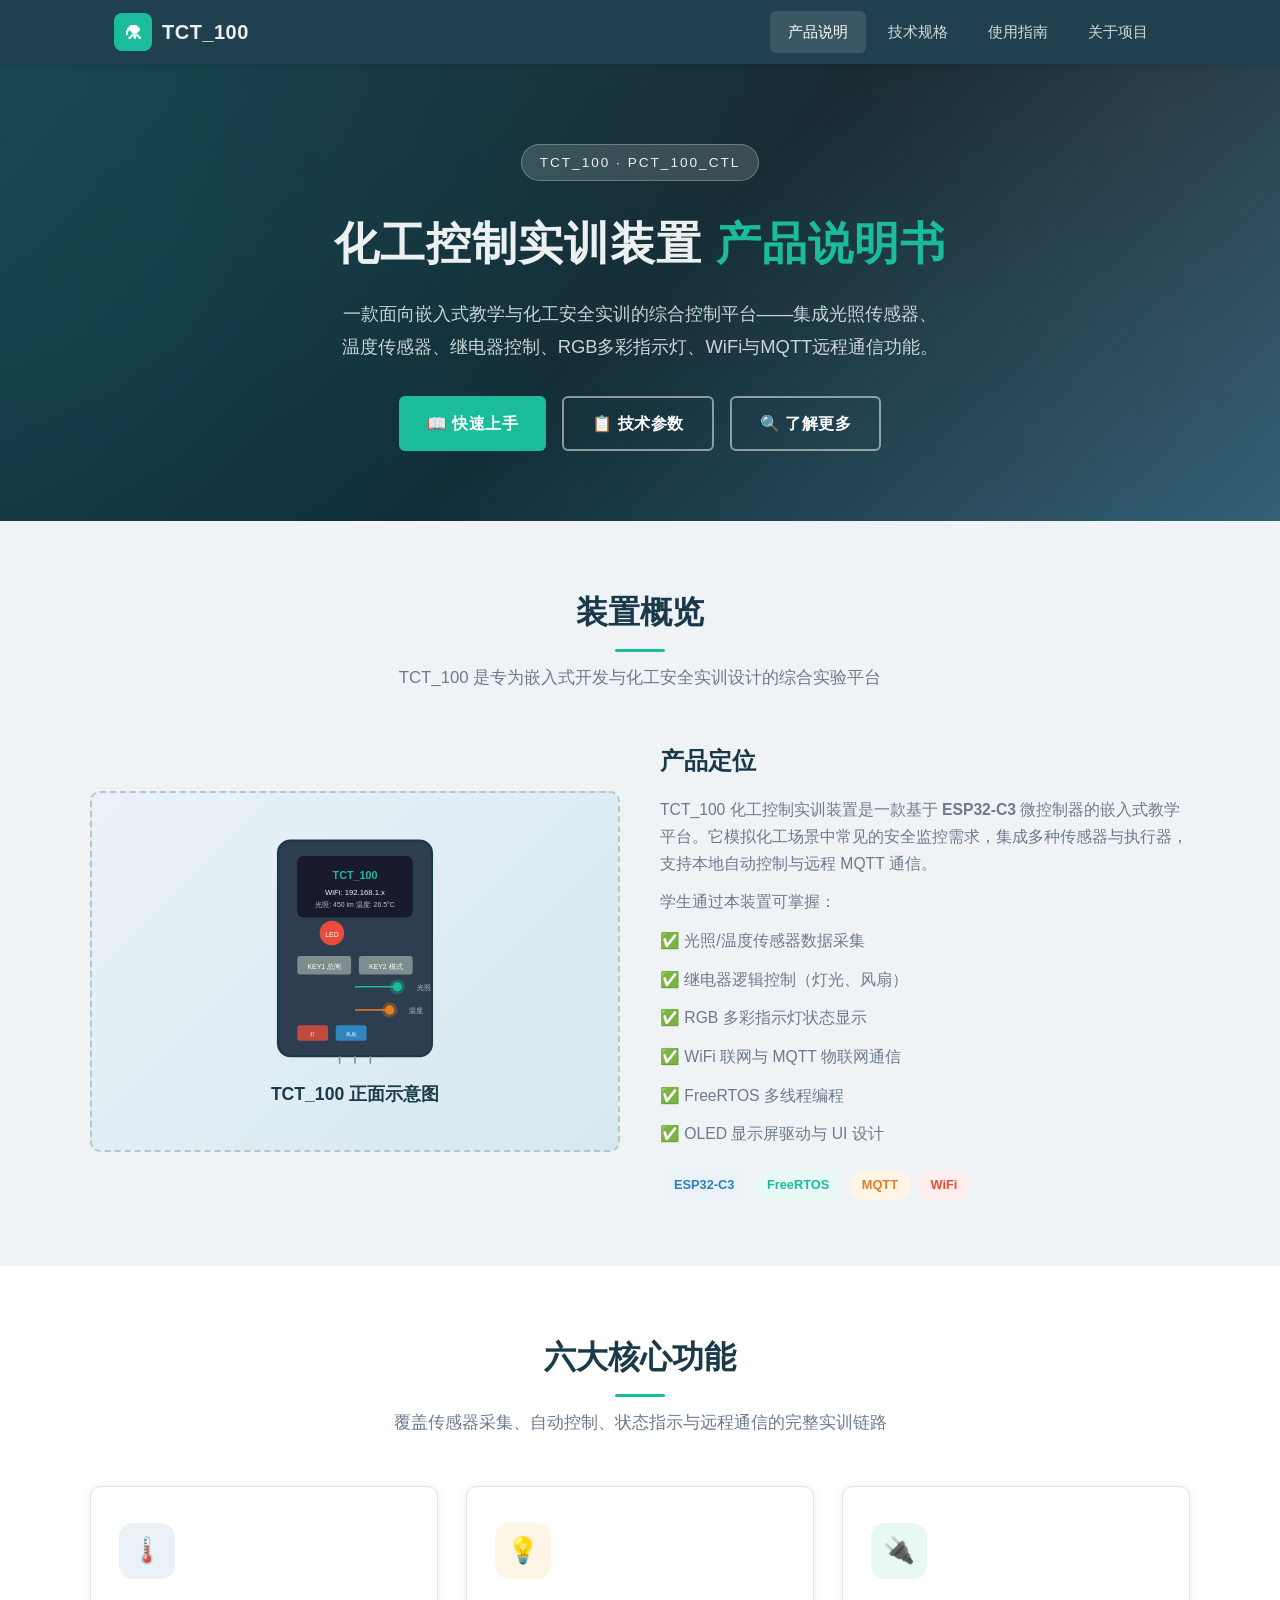
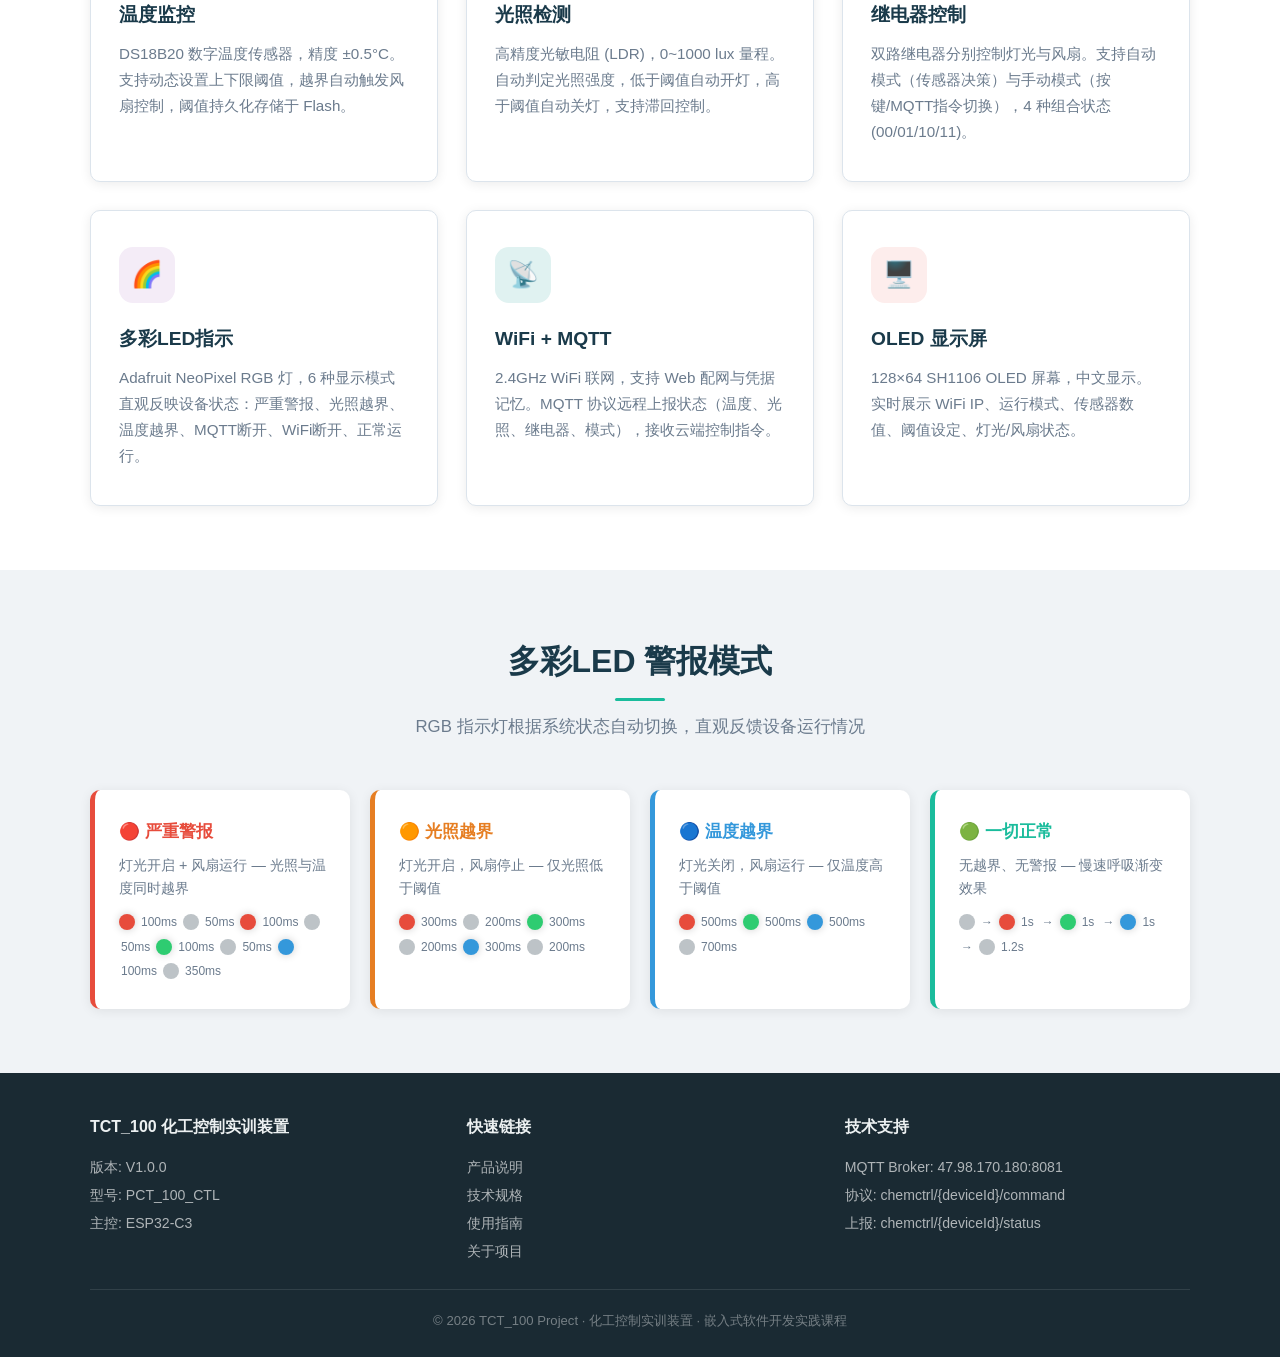
==== index.html @ db49722e "fix: 将网站文件从 docs/ 移至根目录 (GitHub Pages root 模式)" ====
<!DOCTYPE html>
<html lang="zh-CN">
<head>
    <meta charset="UTF-8">
    <meta name="viewport" content="width=device-width, initial-scale=1.0">
    <meta name="description" content="TCT_100 化工控制实训装置 — 集光照检测、温度监控、继电器控制、WiFi/MQTT通信于一体的嵌入式教学平台">
    <title>TCT_100 化工控制实训装置 — 产品说明书</title>
    <link rel="stylesheet" href="css/style.css">
</head>
<body>

<!-- ═══════════ 导航栏 ═══════════ -->
<nav class="navbar">
    <div class="nav-inner">
        <a href="index.html" class="nav-logo">
            <div class="logo-icon">⚗</div>
            TCT_100
        </a>
        <button class="nav-toggle" id="navToggle" aria-label="菜单">☰</button>
        <ul class="nav-links" id="navLinks">
            <li><a href="index.html" class="active">产品说明</a></li>
            <li><a href="specs.html">技术规格</a></li>
            <li><a href="guide.html">使用指南</a></li>
            <li><a href="about.html">关于项目</a></li>
        </ul>
    </div>
</nav>

<!-- ═══════════ Hero ═══════════ -->
<header class="hero">
    <div class="hero-content">
        <div class="hero-badge">TCT_100 · PCT_100_CTL</div>
        <h1>化工控制实训装置 <span>产品说明书</span></h1>
        <p>一款面向嵌入式教学与化工安全实训的综合控制平台——集成光照传感器、温度传感器、继电器控制、RGB多彩指示灯、WiFi与MQTT远程通信功能。</p>
        <div class="hero-buttons">
            <a href="guide.html" class="btn btn-primary">📖 快速上手</a>
            <a href="specs.html" class="btn btn-outline">📋 技术参数</a>
            <a href="#overview" class="btn btn-outline">🔍 了解更多</a>
        </div>
    </div>
</header>

<!-- ═══════════ 装置概览 ═══════════ -->
<section class="page-section" id="overview">
    <div class="section-inner">
        <div class="section-header">
            <h2>装置概览</h2>
            <p>TCT_100 是专为嵌入式开发与化工安全实训设计的综合实验平台</p>
        </div>

        <div class="device-showcase">
            <!-- 设备示意图 -->
            <div class="device-visual">
                <svg class="device-svg" viewBox="0 0 260 300" xmlns="http://www.w3.org/2000/svg">
                    <!-- 外框 -->
                    <rect x="30" y="10" width="200" height="280" rx="16" fill="#2c3e50" stroke="#1a3a4a" stroke-width="3"/>
                    <!-- 屏幕 -->
                    <rect x="55" y="30" width="150" height="80" rx="8" fill="#1a1a2e"/>
                    <text x="130" y="60" text-anchor="middle" fill="#1abc9c" font-size="14" font-weight="bold">TCT_100</text>
                    <text x="130" y="80" text-anchor="middle" fill="#ecf0f1" font-size="10">WiFi: 192.168.1.x</text>
                    <text x="130" y="96" text-anchor="middle" fill="#bdc3c7" font-size="9">光照: 450 lm  温度: 26.5°C</text>
                    <!-- RGB指示灯 -->
                    <circle cx="100" cy="130" r="16" fill="#e74c3c"/>
                    <text x="100" y="135" text-anchor="middle" fill="#fff" font-size="9">LED</text>
                    <!-- 按键 -->
                    <rect x="55" y="160" width="70" height="24" rx="4" fill="#7f8c8d"/>
                    <text x="90" y="177" text-anchor="middle" fill="#fff" font-size="9">KEY1 总闸</text>
                    <rect x="135" y="160" width="70" height="24" rx="4" fill="#7f8c8d"/>
                    <text x="170" y="177" text-anchor="middle" fill="#fff" font-size="9">KEY2 模式</text>
                    <!-- 传感器标注 -->
                    <line x1="130" y1="200" x2="180" y2="200" stroke="#1abc9c" stroke-width="2"/>
                    <circle cx="185" cy="200" r="10" fill="#1abc9c" opacity="0.3"/>
                    <circle cx="185" cy="200" r="6" fill="#1abc9c"/>
                    <text x="210" y="204" fill="#bdc3c7" font-size="9">光照</text>
                    <line x1="130" y1="230" x2="170" y2="230" stroke="#e67e22" stroke-width="2"/>
                    <circle cx="175" cy="230" r="10" fill="#e67e22" opacity="0.3"/>
                    <circle cx="175" cy="230" r="6" fill="#e67e22"/>
                    <text x="200" y="234" fill="#bdc3c7" font-size="9">温度</text>
                    <!-- 继电器 -->
                    <rect x="55" y="250" width="40" height="20" rx="3" fill="#e74c3c" opacity="0.8"/>
                    <text x="75" y="264" text-anchor="middle" fill="#fff" font-size="7">灯</text>
                    <rect x="105" y="250" width="40" height="20" rx="3" fill="#3498db" opacity="0.8"/>
                    <text x="125" y="264" text-anchor="middle" fill="#fff" font-size="7">风扇</text>
                    <!-- 引脚 -->
                    <line x1="130" y1="290" x2="130" y2="300" stroke="#7f8c8d" stroke-width="2"/>
                    <line x1="110" y1="290" x2="110" y2="300" stroke="#7f8c8d" stroke-width="2"/>
                    <line x1="150" y1="290" x2="150" y2="300" stroke="#7f8c8d" stroke-width="2"/>
                </svg>
                <div class="device-label">TCT_100 正面示意图</div>
            </div>

            <!-- 装置说明 -->
            <div class="device-info">
                <h3>产品定位</h3>
                <p>TCT_100 化工控制实训装置是一款基于 <strong>ESP32-C3</strong> 微控制器的嵌入式教学平台。它模拟化工场景中常见的安全监控需求，集成多种传感器与执行器，支持本地自动控制与远程 MQTT 通信。</p>
                <p>学生通过本装置可掌握：</p>
                <p>✅ 光照/温度传感器数据采集</p>
                <p>✅ 继电器逻辑控制（灯光、风扇）</p>
                <p>✅ RGB 多彩指示灯状态显示</p>
                <p>✅ WiFi 联网与 MQTT 物联网通信</p>
                <p>✅ FreeRTOS 多线程编程</p>
                <p>✅ OLED 显示屏驱动与 UI 设计</p>
                <div style="margin-top:20px;">
                    <span class="tag tag-blue">ESP32-C3</span>
                    <span class="tag tag-green">FreeRTOS</span>
                    <span class="tag tag-orange">MQTT</span>
                    <span class="tag tag-red">WiFi</span>
                </div>
            </div>
        </div>
    </div>
</section>

<!-- ═══════════ 核心功能 ═══════════ -->
<section class="page-section alt" id="features">
    <div class="section-inner">
        <div class="section-header">
            <h2>六大核心功能</h2>
            <p>覆盖传感器采集、自动控制、状态指示与远程通信的完整实训链路</p>
        </div>

        <div class="card-grid">
            <div class="card">
                <div class="card-icon blue">🌡️</div>
                <h3>温度监控</h3>
                <p>DS18B20 数字温度传感器，精度 ±0.5°C。支持动态设置上下限阈值，越界自动触发风扇控制，阈值持久化存储于 Flash。</p>
            </div>

            <div class="card">
                <div class="card-icon orange">💡</div>
                <h3>光照检测</h3>
                <p>高精度光敏电阻 (LDR)，0~1000 lux 量程。自动判定光照强度，低于阈值自动开灯，高于阈值自动关灯，支持滞回控制。</p>
            </div>

            <div class="card">
                <div class="card-icon green">🔌</div>
                <h3>继电器控制</h3>
                <p>双路继电器分别控制灯光与风扇。支持自动模式（传感器决策）与手动模式（按键/MQTT指令切换），4 种组合状态 (00/01/10/11)。</p>
            </div>

            <div class="card">
                <div class="card-icon purple">🌈</div>
                <h3>多彩LED指示</h3>
                <p>Adafruit NeoPixel RGB 灯，6 种显示模式直观反映设备状态：严重警报、光照越界、温度越界、MQTT断开、WiFi断开、正常运行。</p>
            </div>

            <div class="card">
                <div class="card-icon teal">📡</div>
                <h3>WiFi + MQTT</h3>
                <p>2.4GHz WiFi 联网，支持 Web 配网与凭据记忆。MQTT 协议远程上报状态（温度、光照、继电器、模式），接收云端控制指令。</p>
            </div>

            <div class="card">
                <div class="card-icon red">🖥️</div>
                <h3>OLED 显示屏</h3>
                <p>128×64 SH1106 OLED 屏幕，中文显示。实时展示 WiFi IP、运行模式、传感器数值、阈值设定、灯光/风扇状态。</p>
            </div>
        </div>
    </div>
</section>

<!-- ═══════════ LED警报模式 ═══════════ -->
<section class="page-section" id="alarms">
    <div class="section-inner">
        <div class="section-header">
            <h2>多彩LED 警报模式</h2>
            <p>RGB 指示灯根据系统状态自动切换，直观反馈设备运行情况</p>
        </div>

        <div class="alert-demo">
            <div class="alert-card severe">
                <div class="alert-title">🔴 严重警报</div>
                <div class="alert-desc">灯光开启 + 风扇运行 — 光照与温度同时越界</div>
                <div class="led-pattern">
                    <span class="led-dot r"></span><span class="led-label">100ms</span>
                    <span class="led-dot off"></span><span class="led-label">50ms</span>
                    <span class="led-dot r"></span><span class="led-label">100ms</span>
                    <span class="led-dot off"></span><span class="led-label">50ms</span>
                    <span class="led-dot g"></span><span class="led-label">100ms</span>
                    <span class="led-dot off"></span><span class="led-label">50ms</span>
                    <span class="led-dot b"></span><span class="led-label">100ms</span>
                    <span class="led-dot off"></span><span class="led-label">350ms</span>
                </div>
            </div>

            <div class="alert-card light">
                <div class="alert-title">🟠 光照越界</div>
                <div class="alert-desc">灯光开启，风扇停止 — 仅光照低于阈值</div>
                <div class="led-pattern">
                    <span class="led-dot r"></span><span class="led-label">300ms</span>
                    <span class="led-dot off"></span><span class="led-label">200ms</span>
                    <span class="led-dot g"></span><span class="led-label">300ms</span>
                    <span class="led-dot off"></span><span class="led-label">200ms</span>
                    <span class="led-dot b"></span><span class="led-label">300ms</span>
                    <span class="led-dot off"></span><span class="led-label">200ms</span>
                </div>
            </div>

            <div class="alert-card temp">
                <div class="alert-title">🔵 温度越界</div>
                <div class="alert-desc">灯光关闭，风扇运行 — 仅温度高于阈值</div>
                <div class="led-pattern">
                    <span class="led-dot r"></span><span class="led-label">500ms</span>
                    <span class="led-dot g"></span><span class="led-label">500ms</span>
                    <span class="led-dot b"></span><span class="led-label">500ms</span>
                    <span class="led-dot off"></span><span class="led-label">700ms</span>
                </div>
            </div>

            <div class="alert-card normal">
                <div class="alert-title">🟢 一切正常</div>
                <div class="alert-desc">无越界、无警报 — 慢速呼吸渐变效果</div>
                <div class="led-pattern">
                    <span class="led-dot off"></span><span class="led-label">→</span>
                    <span class="led-dot r"></span><span class="led-label">1s</span>
                    <span class="led-label">→</span>
                    <span class="led-dot g"></span><span class="led-label">1s</span>
                    <span class="led-label">→</span>
                    <span class="led-dot b"></span><span class="led-label">1s</span>
                    <span class="led-label">→</span>
                    <span class="led-dot off"></span><span class="led-label">1.2s</span>
                </div>
            </div>
        </div>
    </div>
</section>

<!-- ═══════════ 页脚 ═══════════ -->
<footer class="footer">
    <div class="footer-inner">
        <div class="footer-col">
            <h4>TCT_100 化工控制实训装置</h4>
            <p>版本: V1.0.0</p>
            <p>型号: PCT_100_CTL</p>
            <p>主控: ESP32-C3</p>
        </div>
        <div class="footer-col">
            <h4>快速链接</h4>
            <a href="index.html">产品说明</a>
            <a href="specs.html">技术规格</a>
            <a href="guide.html">使用指南</a>
            <a href="about.html">关于项目</a>
        </div>
        <div class="footer-col">
            <h4>技术支持</h4>
            <p>MQTT Broker: 47.98.170.180:8081</p>
            <p>协议: chemctrl/{deviceId}/command</p>
            <p>上报: chemctrl/{deviceId}/status</p>
        </div>
    </div>
    <div class="footer-bottom">
        &copy; 2026 TCT_100 Project · 化工控制实训装置 · 嵌入式软件开发实践课程
    </div>
</footer>

<script src="js/main.js"></script>
</body>
</html>
---- css/style.css ----
/* ═══════════════════════════════════════════════════════════════
   TCT_100 化工控制实训装置 — 产品网站样式
   配色: 工业蓝 + 青绿 + 安全橙
   ═══════════════════════════════════════════════════════════════ */

/* ── CSS 变量 ── */
:root {
    --primary:      #1a3a4a;
    --primary-light:#2c5f7a;
    --secondary:    #1abc9c;
    --secondary-dark:#16a085;
    --accent:       #e67e22;
    --accent-red:   #e74c3c;
    --bg:           #f0f3f6;
    --bg-dark:      #1a2a33;
    --card:         #ffffff;
    --text:         #2c3e50;
    --text-light:   #6b7b8d;
    --text-white:   #ecf0f1;
    --border:       #dce4ec;
    --shadow:       0 2px 12px rgba(0,0,0,0.08);
    --shadow-lg:    0 8px 32px rgba(0,0,0,0.12);
    --radius:       10px;
    --radius-sm:    6px;
    --transition:   0.3s ease;
    --max-width:    1100px;
    --nav-height:   64px;
}

/* ── 全局重置 ── */
*, *::before, *::after { box-sizing: border-box; margin: 0; padding: 0; }

html {
    scroll-behavior: smooth;
    font-size: 16px;
}

body {
    font-family: -apple-system, BlinkMacSystemFont, "Segoe UI", "PingFang SC",
                 "Microsoft YaHei", "Helvetica Neue", sans-serif;
    color: var(--text);
    background: var(--bg);
    line-height: 1.7;
    min-height: 100vh;
}

/* ── 顶部导航栏 ── */
.navbar {
    position: fixed;
    top: 0; left: 0; right: 0;
    height: var(--nav-height);
    background: rgba(26, 58, 74, 0.97);
    backdrop-filter: blur(10px);
    box-shadow: 0 1px 8px rgba(0,0,0,0.15);
    z-index: 1000;
    display: flex;
    align-items: center;
}

.nav-inner {
    max-width: var(--max-width);
    width: 100%;
    margin: 0 auto;
    padding: 0 24px;
    display: flex;
    align-items: center;
    justify-content: space-between;
}

.nav-logo {
    display: flex;
    align-items: center;
    gap: 10px;
    text-decoration: none;
    color: var(--text-white);
    font-size: 1.25rem;
    font-weight: 700;
    letter-spacing: 0.5px;
}

.nav-logo .logo-icon {
    width: 38px; height: 38px;
    background: var(--secondary);
    border-radius: 8px;
    display: flex;
    align-items: center;
    justify-content: center;
    font-size: 1.3rem;
    color: #fff;
}

.nav-links {
    display: flex;
    list-style: none;
    gap: 4px;
}

.nav-links a {
    display: block;
    padding: 8px 18px;
    color: rgba(255,255,255,0.8);
    text-decoration: none;
    border-radius: var(--radius-sm);
    font-size: 0.95rem;
    font-weight: 500;
    transition: all var(--transition);
}

.nav-links a:hover,
.nav-links a.active {
    color: #fff;
    background: rgba(255,255,255,0.12);
}

/* 移动端汉堡菜单 */
.nav-toggle {
    display: none;
    background: none;
    border: none;
    color: #fff;
    font-size: 1.6rem;
    cursor: pointer;
    padding: 4px 8px;
}

/* ── Hero 大图区 ── */
.hero {
    margin-top: var(--nav-height);
    background: linear-gradient(135deg, var(--primary) 0%, #0d2130 50%, var(--primary-light) 100%);
    color: var(--text-white);
    padding: 80px 24px 70px;
    text-align: center;
    position: relative;
    overflow: hidden;
}

.hero::before {
    content: '';
    position: absolute;
    top: -50%; left: -50%;
    width: 200%; height: 200%;
    background: radial-gradient(circle at 30% 50%, rgba(26,188,156,0.12) 0%, transparent 60%),
                radial-gradient(circle at 70% 30%, rgba(230,126,34,0.08) 0%, transparent 50%);
    animation: heroBg 20s ease-in-out infinite;
}

@keyframes heroBg {
    0%, 100% { transform: translate(0, 0); }
    50% { transform: translate(20px, -20px); }
}

.hero-content {
    position: relative;
    z-index: 1;
    max-width: 800px;
    margin: 0 auto;
}

.hero-badge {
    display: inline-block;
    background: rgba(255,255,255,0.15);
    border: 1px solid rgba(255,255,255,0.25);
    padding: 6px 18px;
    border-radius: 20px;
    font-size: 0.85rem;
    letter-spacing: 2px;
    margin-bottom: 24px;
    text-transform: uppercase;
}

.hero h1 {
    font-size: 2.8rem;
    font-weight: 800;
    margin-bottom: 16px;
    letter-spacing: 1px;
}

.hero h1 span {
    color: var(--secondary);
}

.hero p {
    font-size: 1.15rem;
    opacity: 0.85;
    max-width: 600px;
    margin: 0 auto 32px;
    line-height: 1.8;
}

.hero-buttons {
    display: flex;
    gap: 16px;
    justify-content: center;
    flex-wrap: wrap;
}

/* ── 按钮 ── */
.btn {
    display: inline-flex;
    align-items: center;
    gap: 8px;
    padding: 12px 28px;
    border: none;
    border-radius: var(--radius-sm);
    font-size: 1rem;
    font-weight: 600;
    text-decoration: none;
    cursor: pointer;
    transition: all var(--transition);
    letter-spacing: 0.5px;
}

.btn-primary {
    background: var(--secondary);
    color: #fff;
}
.btn-primary:hover { background: var(--secondary-dark); transform: translateY(-2px); box-shadow: 0 6px 20px rgba(26,188,156,0.35); }

.btn-outline {
    background: transparent;
    color: #fff;
    border: 2px solid rgba(255,255,255,0.5);
}
.btn-outline:hover { border-color: #fff; background: rgba(255,255,255,0.08); transform: translateY(-2px); }

.btn-accent {
    background: var(--accent);
    color: #fff;
}
.btn-accent:hover { background: #d35400; transform: translateY(-2px); box-shadow: 0 6px 20px rgba(230,126,34,0.35); }

/* ── 页面容器 ── */
.page-section {
    padding: 64px 24px;
}

.page-section.alt {
    background: #fff;
}

.section-inner {
    max-width: var(--max-width);
    margin: 0 auto;
}

/* ── 标题区 ── */
.section-header {
    text-align: center;
    margin-bottom: 48px;
}

.section-header h2 {
    font-size: 2rem;
    font-weight: 700;
    color: var(--primary);
    margin-bottom: 12px;
    position: relative;
    display: inline-block;
}

.section-header h2::after {
    content: '';
    display: block;
    width: 50px;
    height: 3px;
    background: var(--secondary);
    margin: 10px auto 0;
    border-radius: 2px;
}

.section-header p {
    color: var(--text-light);
    max-width: 600px;
    margin: 0 auto;
    font-size: 1.05rem;
}

/* ── 卡片网格 ── */
.card-grid {
    display: grid;
    grid-template-columns: repeat(auto-fit, minmax(300px, 1fr));
    gap: 28px;
}

.card {
    background: var(--card);
    border-radius: var(--radius);
    padding: 36px 28px;
    box-shadow: var(--shadow);
    border: 1px solid var(--border);
    transition: all var(--transition);
    position: relative;
    overflow: hidden;
}

.card:hover {
    transform: translateY(-4px);
    box-shadow: var(--shadow-lg);
}

.card-icon {
    width: 56px; height: 56px;
    border-radius: 14px;
    display: flex;
    align-items: center;
    justify-content: center;
    font-size: 1.6rem;
    margin-bottom: 20px;
}

.card-icon.blue   { background: #eaf2f8; color: #2980b9; }
.card-icon.green  { background: #e8f8f5; color: #1abc9c; }
.card-icon.orange { background: #fef5e7; color: #e67e22; }
.card-icon.red    { background: #fdedec; color: #e74c3c; }
.card-icon.purple { background: #f4ecf7; color: #8e44ad; }
.card-icon.teal   { background: #e0f2f1; color: #00897b; }

.card h3 {
    font-size: 1.2rem;
    font-weight: 700;
    margin-bottom: 10px;
    color: var(--primary);
}

.card p {
    color: var(--text-light);
    font-size: 0.95rem;
    line-height: 1.7;
}

/* ── 功能对比表 ── */
.spec-table {
    width: 100%;
    border-collapse: collapse;
    background: var(--card);
    border-radius: var(--radius);
    overflow: hidden;
    box-shadow: var(--shadow);
}

.spec-table thead {
    background: var(--primary);
    color: #fff;
}

.spec-table th {
    padding: 16px 20px;
    text-align: left;
    font-weight: 600;
    font-size: 0.95rem;
    letter-spacing: 0.5px;
}

.spec-table td {
    padding: 14px 20px;
    border-bottom: 1px solid var(--border);
    font-size: 0.95rem;
    color: var(--text);
}

.spec-table tbody tr:hover {
    background: #f8fafb;
}

.spec-table tbody tr:last-child td {
    border-bottom: none;
}

.spec-table .label {
    font-weight: 600;
    color: var(--primary);
    white-space: nowrap;
}

/* ── 步骤时间线 ── */
.timeline {
    position: relative;
    padding-left: 32px;
}

.timeline::before {
    content: '';
    position: absolute;
    left: 15px;
    top: 0; bottom: 0;
    width: 2px;
    background: var(--border);
}

.timeline-item {
    position: relative;
    margin-bottom: 32px;
    padding-left: 24px;
}

.timeline-item::before {
    content: '';
    position: absolute;
    left: -21px;
    top: 6px;
    width: 14px; height: 14px;
    border-radius: 50%;
    background: var(--secondary);
    border: 3px solid #fff;
    box-shadow: 0 0 0 2px var(--secondary);
}

.timeline-item h4 {
    font-size: 1.05rem;
    font-weight: 700;
    color: var(--primary);
    margin-bottom: 4px;
}

.timeline-item p {
    color: var(--text-light);
    font-size: 0.92rem;
}

/* ── 警报指示器 ── */
.alert-demo {
    display: grid;
    grid-template-columns: repeat(auto-fit, minmax(260px, 1fr));
    gap: 20px;
}

.alert-card {
    background: var(--card);
    border-radius: var(--radius);
    padding: 28px 24px;
    border-left: 5px solid;
    box-shadow: var(--shadow);
}

.alert-card.severe  { border-left-color: var(--accent-red); }
.alert-card.light   { border-left-color: var(--accent); }
.alert-card.temp    { border-left-color: #3498db; }
.alert-card.normal  { border-left-color: var(--secondary); }

.alert-card .alert-title {
    font-weight: 700;
    font-size: 1.05rem;
    margin-bottom: 8px;
}

.alert-card.severe  .alert-title { color: var(--accent-red); }
.alert-card.light   .alert-title { color: var(--accent); }
.alert-card.temp    .alert-title { color: #3498db; }
.alert-card.normal  .alert-title { color: var(--secondary); }

.alert-card .alert-desc {
    color: var(--text-light);
    font-size: 0.9rem;
    line-height: 1.6;
}

.alert-card .led-pattern {
    margin-top: 12px;
    display: flex;
    gap: 4px;
    align-items: center;
    flex-wrap: wrap;
}

.led-dot {
    width: 16px; height: 16px;
    border-radius: 50%;
    display: inline-block;
    box-shadow: 0 0 8px rgba(0,0,0,0.2);
}

.led-dot.r { background: #e74c3c; }
.led-dot.g { background: #2ecc71; }
.led-dot.b { background: #3498db; }
.led-dot.off { background: #bdc3c7; box-shadow: none; }

.led-label {
    font-size: 0.75rem;
    color: var(--text-light);
    margin: 0 2px;
}

/* ── 页脚 ── */
.footer {
    background: var(--bg-dark);
    color: var(--text-white);
    padding: 40px 24px 24px;
}

.footer-inner {
    max-width: var(--max-width);
    margin: 0 auto;
    display: grid;
    grid-template-columns: repeat(auto-fit, minmax(250px, 1fr));
    gap: 32px;
}

.footer-col h4 {
    font-size: 1rem;
    font-weight: 700;
    margin-bottom: 12px;
}

.footer-col p,
.footer-col a {
    font-size: 0.88rem;
    color: rgba(255,255,255,0.65);
    text-decoration: none;
    line-height: 2;
    display: block;
}

.footer-col a:hover {
    color: var(--secondary);
}

.footer-bottom {
    max-width: var(--max-width);
    margin: 24px auto 0;
    padding-top: 20px;
    border-top: 1px solid rgba(255,255,255,0.1);
    text-align: center;
    font-size: 0.82rem;
    color: rgba(255,255,255,0.4);
}

/* ── 面包屑 ── */
.breadcrumb {
    margin-top: var(--nav-height);
    background: #fff;
    border-bottom: 1px solid var(--border);
    padding: 12px 24px;
    font-size: 0.88rem;
    color: var(--text-light);
}

.breadcrumb a {
    color: var(--primary-light);
    text-decoration: none;
}
.breadcrumb a:hover { text-decoration: underline; }
.breadcrumb span { margin: 0 6px; }

/* ── 设备展示卡片 ── */
.device-showcase {
    display: grid;
    grid-template-columns: 1fr 1fr;
    gap: 40px;
    align-items: center;
}

.device-visual {
    background: linear-gradient(135deg, #eaf2f8 0%, #d5e8f0 100%);
    border-radius: var(--radius);
    padding: 40px;
    text-align: center;
    min-height: 320px;
    display: flex;
    flex-direction: column;
    align-items: center;
    justify-content: center;
    border: 2px dashed #bdc3c7;
}

.device-visual .device-svg {
    max-width: 200px;
    margin-bottom: 16px;
}

.device-visual .device-label {
    font-weight: 700;
    color: var(--primary);
    font-size: 1.1rem;
}

.device-info h3 {
    font-size: 1.5rem;
    font-weight: 700;
    color: var(--primary);
    margin-bottom: 16px;
}

.device-info p {
    color: var(--text-light);
    margin-bottom: 12px;
    font-size: 0.98rem;
}

/* ── 标签徽章 ── */
.tag {
    display: inline-block;
    padding: 4px 12px;
    border-radius: 14px;
    font-size: 0.8rem;
    font-weight: 600;
    margin: 2px;
}

.tag-blue   { background: #eaf2f8; color: #2980b9; }
.tag-green  { background: #e8f8f5; color: #1abc9c; }
.tag-orange { background: #fef5e7; color: #e67e22; }
.tag-red    { background: #fdedec; color: #e74c3c; }

/* ── 图片占位区 ── */
.img-placeholder {
    background: linear-gradient(135deg, #e8edf2 0%, #dce4ec 100%);
    border-radius: var(--radius);
    display: flex;
    align-items: center;
    justify-content: center;
    font-size: 3rem;
    color: #bdc3c7;
    min-height: 200px;
    border: 1px dashed #ccc;
}

/* ── 响应式 ── */
@media (max-width: 768px) {
    .hero h1 { font-size: 2rem; }

    .nav-toggle { display: block; }

    .nav-links {
        display: none;
        position: absolute;
        top: var(--nav-height);
        left: 0; right: 0;
        background: var(--primary);
        flex-direction: column;
        padding: 12px 0;
        box-shadow: 0 4px 12px rgba(0,0,0,0.2);
    }

    .nav-links.open { display: flex; }

    .nav-links a {
        padding: 12px 24px;
        border-radius: 0;
    }

    .device-showcase {
        grid-template-columns: 1fr;
    }

    .card-grid {
        grid-template-columns: 1fr;
    }

    .section-header h2 {
        font-size: 1.5rem;
    }
}

/* ── 动画 ── */
@keyframes fadeUp {
    from { opacity: 0; transform: translateY(20px); }
    to   { opacity: 1; transform: translateY(0); }
}

.animate-in {
    animation: fadeUp 0.6s ease forwards;
}

/* ── 打印样式 ── */
@media print {
    .navbar, .footer, .hero-buttons { display: none; }
    .hero { padding: 20px 0; color: #000; background: none; }
    body { background: #fff; }
}
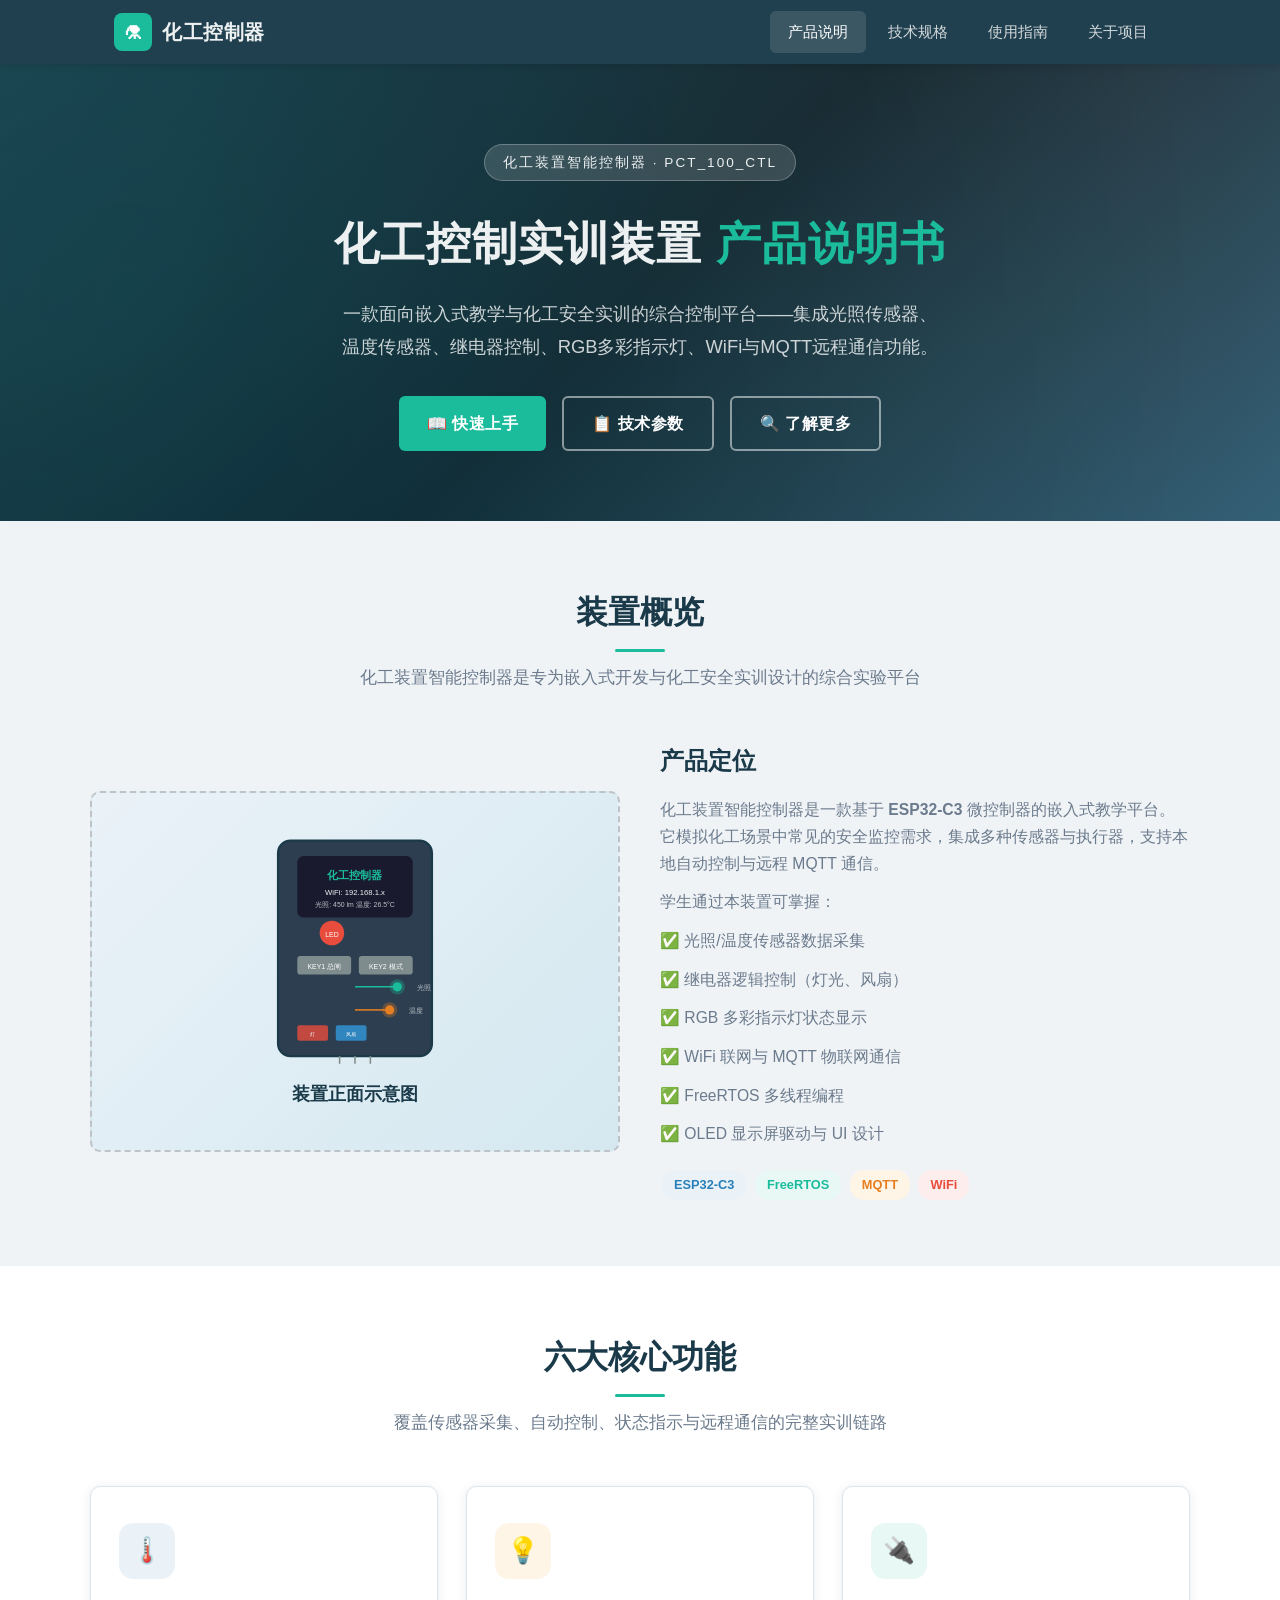
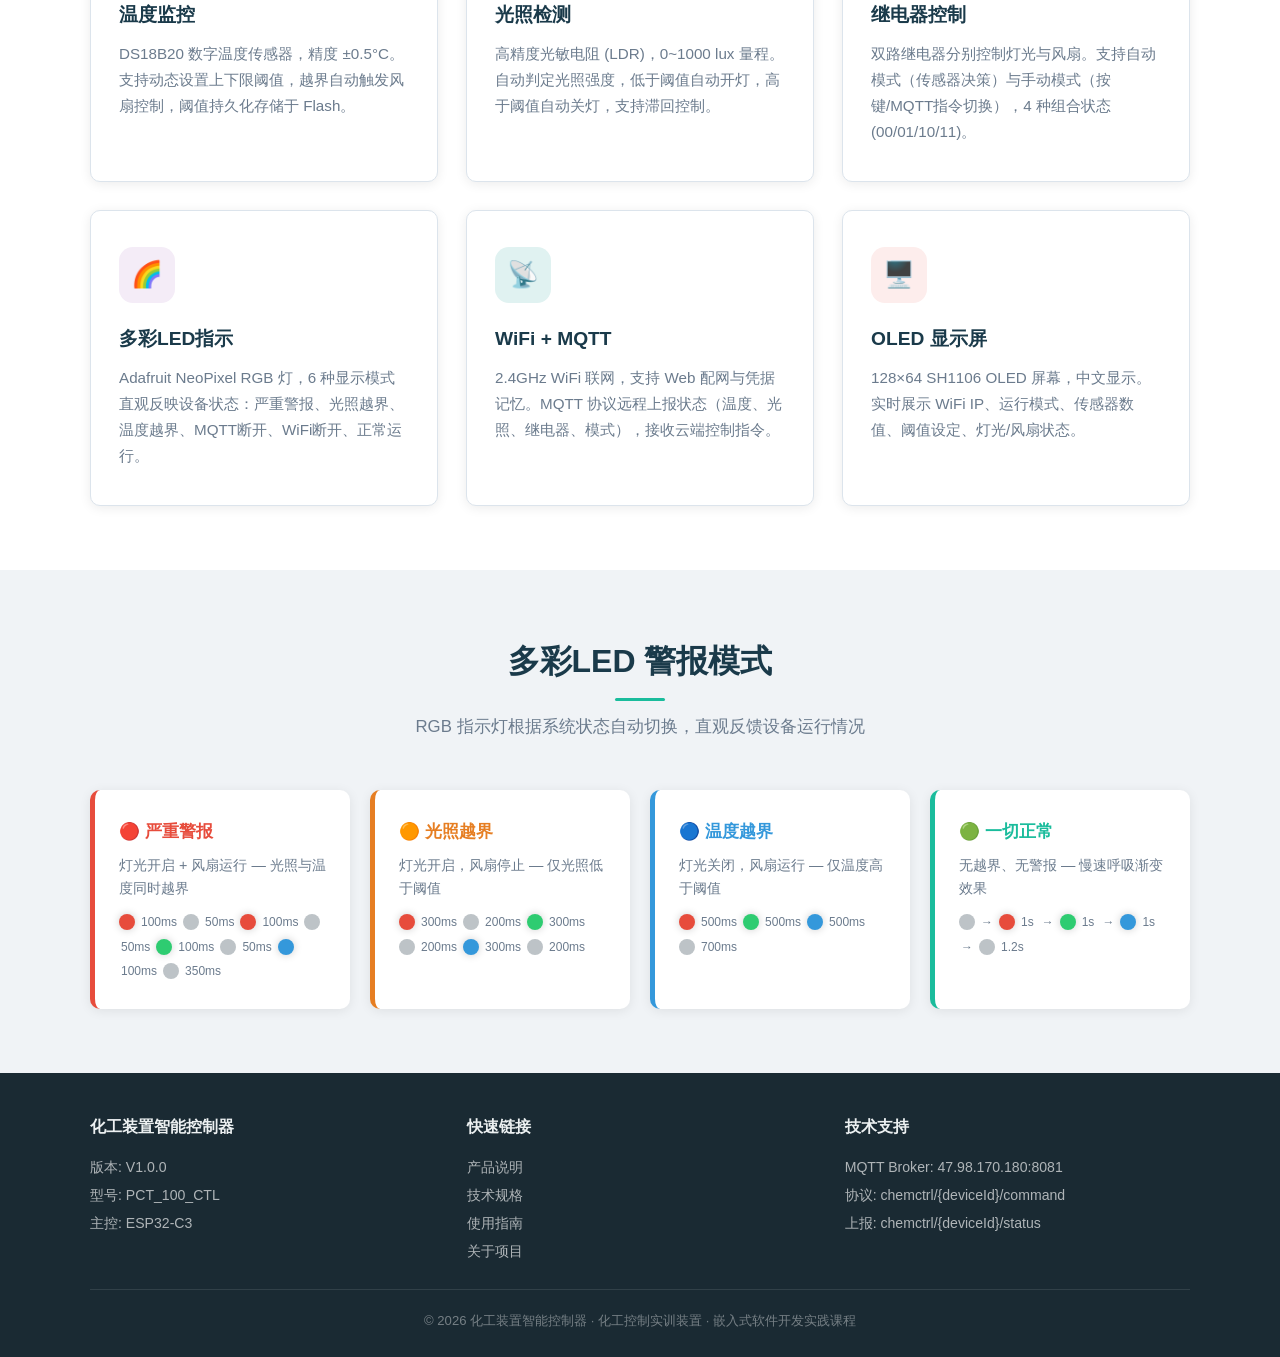
==== commit 7ece7e0a: "品牌: TCT_100 → 化工装置智能控制器" ====
--- a/index.html
+++ b/index.html
@@ -3,8 +3,8 @@
 <head>
     <meta charset="UTF-8">
     <meta name="viewport" content="width=device-width, initial-scale=1.0">
-    <meta name="description" content="TCT_100 化工控制实训装置 — 集光照检测、温度监控、继电器控制、WiFi/MQTT通信于一体的嵌入式教学平台">
-    <title>TCT_100 化工控制实训装置 — 产品说明书</title>
+    <meta name="description" content="化工装置智能控制器 — 集光照检测、温度监控、继电器控制、WiFi/MQTT通信于一体的嵌入式教学平台">
+    <title>化工装置智能控制器 — 产品说明书</title>
     <link rel="stylesheet" href="css/style.css">
 </head>
 <body>
@@ -14,7 +14,7 @@
     <div class="nav-inner">
         <a href="index.html" class="nav-logo">
             <div class="logo-icon">⚗</div>
-            TCT_100
+            化工控制器
         </a>
         <button class="nav-toggle" id="navToggle" aria-label="菜单">☰</button>
         <ul class="nav-links" id="navLinks">
@@ -29,7 +29,7 @@
 <!-- ═══════════ Hero ═══════════ -->
 <header class="hero">
     <div class="hero-content">
-        <div class="hero-badge">TCT_100 · PCT_100_CTL</div>
+        <div class="hero-badge">化工装置智能控制器 · PCT_100_CTL</div>
         <h1>化工控制实训装置 <span>产品说明书</span></h1>
         <p>一款面向嵌入式教学与化工安全实训的综合控制平台——集成光照传感器、温度传感器、继电器控制、RGB多彩指示灯、WiFi与MQTT远程通信功能。</p>
         <div class="hero-buttons">
@@ -45,7 +45,7 @@
     <div class="section-inner">
         <div class="section-header">
             <h2>装置概览</h2>
-            <p>TCT_100 是专为嵌入式开发与化工安全实训设计的综合实验平台</p>
+            <p>化工装置智能控制器是专为嵌入式开发与化工安全实训设计的综合实验平台</p>
         </div>
 
         <div class="device-showcase">
@@ -56,7 +56,7 @@
                     <rect x="30" y="10" width="200" height="280" rx="16" fill="#2c3e50" stroke="#1a3a4a" stroke-width="3"/>
                     <!-- 屏幕 -->
                     <rect x="55" y="30" width="150" height="80" rx="8" fill="#1a1a2e"/>
-                    <text x="130" y="60" text-anchor="middle" fill="#1abc9c" font-size="14" font-weight="bold">TCT_100</text>
+                    <text x="130" y="60" text-anchor="middle" fill="#1abc9c" font-size="14" font-weight="bold">化工控制器</text>
                     <text x="130" y="80" text-anchor="middle" fill="#ecf0f1" font-size="10">WiFi: 192.168.1.x</text>
                     <text x="130" y="96" text-anchor="middle" fill="#bdc3c7" font-size="9">光照: 450 lm  温度: 26.5°C</text>
                     <!-- RGB指示灯 -->
@@ -86,13 +86,13 @@
                     <line x1="110" y1="290" x2="110" y2="300" stroke="#7f8c8d" stroke-width="2"/>
                     <line x1="150" y1="290" x2="150" y2="300" stroke="#7f8c8d" stroke-width="2"/>
                 </svg>
-                <div class="device-label">TCT_100 正面示意图</div>
+                <div class="device-label">装置正面示意图</div>
             </div>
 
             <!-- 装置说明 -->
             <div class="device-info">
                 <h3>产品定位</h3>
-                <p>TCT_100 化工控制实训装置是一款基于 <strong>ESP32-C3</strong> 微控制器的嵌入式教学平台。它模拟化工场景中常见的安全监控需求，集成多种传感器与执行器，支持本地自动控制与远程 MQTT 通信。</p>
+                <p>化工装置智能控制器是一款基于 <strong>ESP32-C3</strong> 微控制器的嵌入式教学平台。它模拟化工场景中常见的安全监控需求，集成多种传感器与执行器，支持本地自动控制与远程 MQTT 通信。</p>
                 <p>学生通过本装置可掌握：</p>
                 <p>✅ 光照/温度传感器数据采集</p>
                 <p>✅ 继电器逻辑控制（灯光、风扇）</p>
@@ -229,7 +229,7 @@
 <footer class="footer">
     <div class="footer-inner">
         <div class="footer-col">
-            <h4>TCT_100 化工控制实训装置</h4>
+            <h4>化工装置智能控制器</h4>
             <p>版本: V1.0.0</p>
             <p>型号: PCT_100_CTL</p>
             <p>主控: ESP32-C3</p>
@@ -249,7 +249,7 @@
         </div>
     </div>
     <div class="footer-bottom">
-        &copy; 2026 TCT_100 Project · 化工控制实训装置 · 嵌入式软件开发实践课程
+        &copy; 2026 化工装置智能控制器 · 化工控制实训装置 · 嵌入式软件开发实践课程
     </div>
 </footer>
 
--- a/css/style.css
+++ b/css/style.css
@@ -1,5 +1,5 @@
 /* ═══════════════════════════════════════════════════════════════
-   TCT_100 化工控制实训装置 — 产品网站样式
+   化工装置智能控制器 — 产品网站样式
    配色: 工业蓝 + 青绿 + 安全橙
    ═══════════════════════════════════════════════════════════════ */
 
